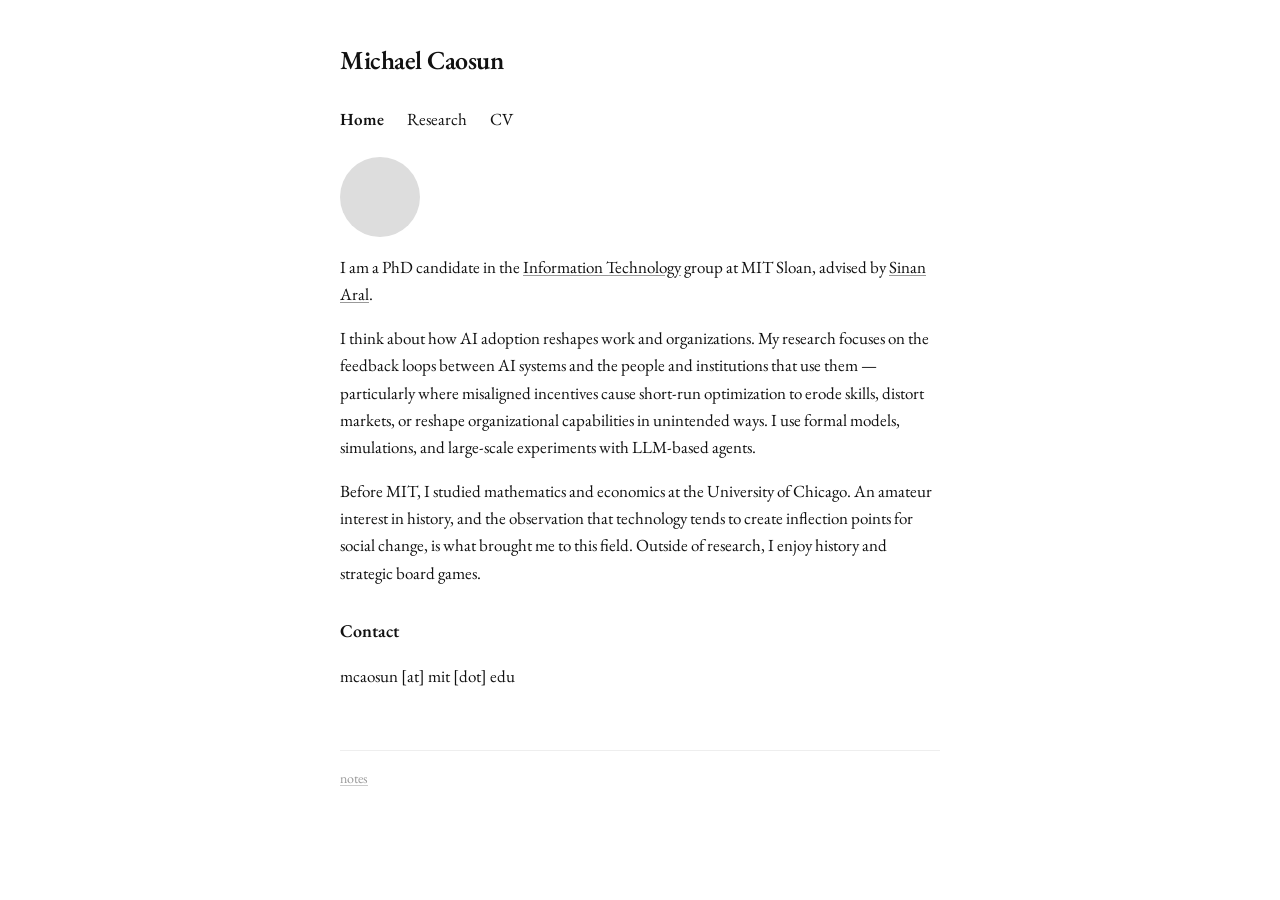
==== index.html @ c1fe7ff6 "Initial commit" ====
<!DOCTYPE html>
<html lang="en">
<head>
    <meta charset="UTF-8">
    <meta name="viewport" content="width=device-width, initial-scale=1.0">
    <title>Michael Caosun</title>
    <link rel="stylesheet" href="style.css">
</head>
<body>
    <h1>Michael Caosun</h1>

    <div class="nav">
        <a href="index.html" class="current">Home</a>
        <a href="research.html">Research</a>
        <a href="cv.pdf">CV</a>
    </div>

    <div class="profile-img" style="background-color: #ddd;"></div>

    <div class="bio">
        <p>I am a PhD candidate in the <a href="https://mitsloan.mit.edu/faculty/academic-groups/information-technology">Information Technology</a> group at MIT Sloan, advised by <a href="https://www.sinanaral.io/">Sinan Aral</a>.</p>

        <p>I think about how AI adoption reshapes work and organizations. My research focuses on the feedback loops between AI systems and the people and institutions that use them — particularly where misaligned incentives cause short-run optimization to erode skills, distort markets, or reshape organizational capabilities in unintended ways. I use formal models, simulations, and large-scale experiments with LLM-based agents.</p>

        <p>Before MIT, I studied mathematics and economics at the University of Chicago. An amateur interest in history, and the observation that technology tends to create inflection points for social change, is what brought me to this field. Outside of research, I enjoy history and strategic board games.</p>
    </div>

    <h2>Contact</h2>
    <p>mcaosun [at] mit [dot] edu</p>

    <footer class="site-footer">
        <a href="writing.html">notes</a>
    </footer>
</body>
</html>
---- style.css ----
@import url('https://fonts.googleapis.com/css2?family=EB+Garamond:ital,wght@0,400;0,600;1,400&display=swap');

body {
    font-family: 'EB Garamond', 'ET Book', 'Palatino Linotype', 'Book Antiqua', Palatino, serif;
    max-width: 600px;
    margin: 0 auto;
    padding: 40px 20px;
    line-height: 1.6;
    color: #111;
    background: #fff;
    font-size: 17px;
}

h1 {
    font-size: 26px;
    font-weight: 600;
    margin: 0;
    letter-spacing: -0.5px;
}

h2 {
    font-size: 18px;
    font-weight: 600;
    margin: 30px 0 12px 0;
}

p {
    margin-bottom: 14px;
}

.nav {
    margin: 24px 0;
}

.nav a {
    color: #111;
    text-decoration: none;
    margin-right: 20px;
    padding-bottom: 2px;
}

.nav a:hover {
    text-decoration: underline;
}

.nav a.current {
    font-weight: 600;
}

ul {
    list-style: none;
    padding-left: 0;
}

ul li {
    margin-bottom: 8px;
}

ul li:before {
    content: "· ";
    margin-right: 4px;
}

a {
    color: #111;
    text-decoration: underline;
    text-decoration-color: #999;
    text-underline-offset: 2px;
}

a:hover {
    text-decoration-color: #111;
}

.profile-img {
    width: 80px;
    height: 80px;
    border-radius: 50%;
    margin: 16px 0;
    display: block;
}

.subtitle {
    color: #666;
    font-style: italic;
    margin-bottom: 24px;
}

.post-meta {
    color: #666;
    margin-bottom: 24px;
    font-size: 15px;
}

.paper {
    margin-bottom: 24px;
    padding-bottom: 20px;
    border-bottom: 1px solid #eee;
}

.paper-title {
    font-weight: 600;
    margin-bottom: 6px;
}

.paper-authors {
    color: #555;
    font-style: italic;
    margin: 4px 0;
    font-size: 15px;
}

.paper-meta {
    color: #777;
    font-size: 14px;
}

.paper-abstract {
    font-size: 15px;
    color: #444;
    margin: 8px 0;
    line-height: 1.5;
}

.site-footer {
    margin-top: 60px;
    padding-top: 16px;
    border-top: 1px solid #eee;
    font-size: 14px;
    color: #999;
}

.site-footer a {
    color: #999;
    text-decoration-color: #ccc;
}
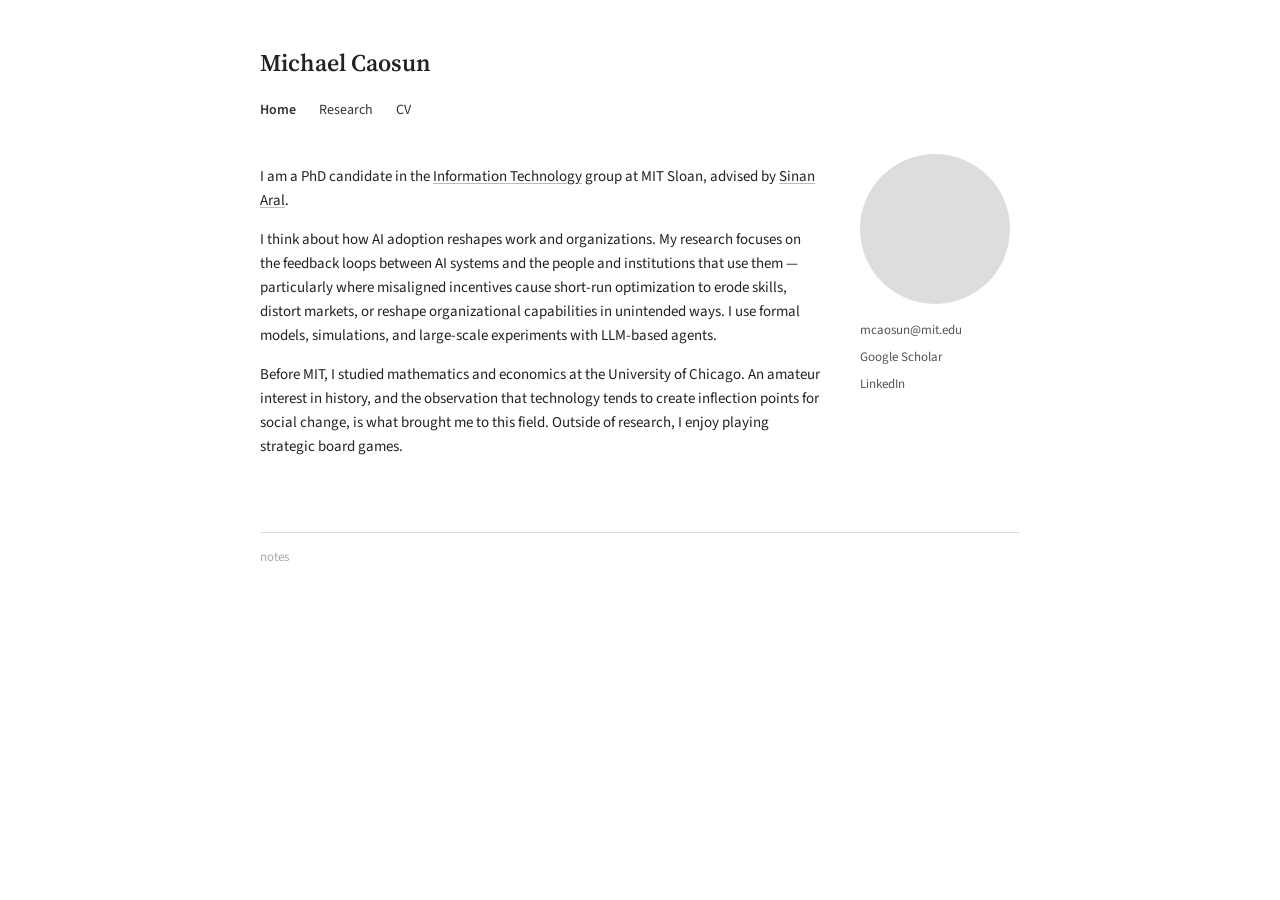
==== commit 213f7de6: "Two-column layout, social links" ====
--- a/index.html
+++ b/index.html
@@ -15,18 +15,24 @@
         <a href="cv.pdf">CV</a>
     </div>
 
-    <div class="profile-img" style="background-color: #ddd;"></div>
+    <div class="header-row">
+        <div class="bio">
+            <p>I am a PhD candidate in the <a href="https://mitsloan.mit.edu/faculty/academic-groups/information-technology">Information Technology</a> group at MIT Sloan, advised by <a href="https://www.sinanaral.io/">Sinan Aral</a>.</p>
 
-    <div class="bio">
-        <p>I am a PhD candidate in the <a href="https://mitsloan.mit.edu/faculty/academic-groups/information-technology">Information Technology</a> group at MIT Sloan, advised by <a href="https://www.sinanaral.io/">Sinan Aral</a>.</p>
+            <p>I think about how AI adoption reshapes work and organizations. My research focuses on the feedback loops between AI systems and the people and institutions that use them — particularly where misaligned incentives cause short-run optimization to erode skills, distort markets, or reshape organizational capabilities in unintended ways. I use formal models, simulations, and large-scale experiments with LLM-based agents.</p>
 
-        <p>I think about how AI adoption reshapes work and organizations. My research focuses on the feedback loops between AI systems and the people and institutions that use them — particularly where misaligned incentives cause short-run optimization to erode skills, distort markets, or reshape organizational capabilities in unintended ways. I use formal models, simulations, and large-scale experiments with LLM-based agents.</p>
+            <p>Before MIT, I studied mathematics and economics at the University of Chicago. An amateur interest in history, and the observation that technology tends to create inflection points for social change, is what brought me to this field. Outside of research, I enjoy playing strategic board games.</p>
+        </div>
 
-        <p>Before MIT, I studied mathematics and economics at the University of Chicago. An amateur interest in history, and the observation that technology tends to create inflection points for social change, is what brought me to this field. Outside of research, I enjoy history and strategic board games.</p>
+        <div class="sidebar">
+            <div class="profile-img" style="background-color: #ddd;"></div>
+            <div class="sidebar-links">
+                <a href="mailto:mcaosun@mit.edu">mcaosun@mit.edu</a>
+                <a href="https://scholar.google.com/">Google Scholar</a>
+                <a href="https://linkedin.com/in/">LinkedIn</a>
+            </div>
+        </div>
     </div>
-
-    <h2>Contact</h2>
-    <p>mcaosun [at] mit [dot] edu</p>
 
     <footer class="site-footer">
         <a href="writing.html">notes</a>
--- a/style.css
+++ b/style.css
@@ -1,42 +1,45 @@
-@import url('https://fonts.googleapis.com/css2?family=EB+Garamond:ital,wght@0,400;0,600;1,400&display=swap');
+@import url('https://fonts.googleapis.com/css2?family=Source+Serif+4:ital,wght@0,400;0,600;1,400&family=Source+Sans+3:wght@400;500;600&display=swap');
 
 body {
-    font-family: 'EB Garamond', 'ET Book', 'Palatino Linotype', 'Book Antiqua', Palatino, serif;
-    max-width: 600px;
+    font-family: 'Source Sans 3', Helvetica, Arial, sans-serif;
+    max-width: 760px;
     margin: 0 auto;
-    padding: 40px 20px;
+    padding: 44px 24px;
     line-height: 1.6;
-    color: #111;
+    color: #222;
     background: #fff;
+    font-size: 15px;
+}
+
+h1 {
+    font-family: 'Source Serif 4', Georgia, serif;
+    font-size: 24px;
+    font-weight: 600;
+    margin: 0;
+}
+
+h2 {
+    font-family: 'Source Serif 4', Georgia, serif;
     font-size: 17px;
-}
-
-h1 {
-    font-size: 26px;
-    font-weight: 600;
-    margin: 0;
-    letter-spacing: -0.5px;
-}
-
-h2 {
-    font-size: 18px;
-    font-weight: 600;
-    margin: 30px 0 12px 0;
+    font-weight: 600;
+    margin: 32px 0 12px 0;
+    color: #222;
 }
 
 p {
-    margin-bottom: 14px;
-}
-
+    margin-bottom: 13px;
+}
+
+/* Navigation */
 .nav {
-    margin: 24px 0;
+    margin: 16px 0 28px 0;
 }
 
 .nav a {
-    color: #111;
+    color: #333;
     text-decoration: none;
     margin-right: 20px;
-    padding-bottom: 2px;
+    font-size: 14px;
 }
 
 .nav a:hover {
@@ -47,91 +50,173 @@
     font-weight: 600;
 }
 
+/* Two-column header */
+.header-row {
+    display: flex;
+    gap: 40px;
+    align-items: flex-start;
+}
+
+.header-row .bio {
+    flex: 1;
+}
+
+.sidebar {
+    flex-shrink: 0;
+    width: 160px;
+    padding-top: 4px;
+}
+
+.sidebar .profile-img {
+    width: 150px;
+    height: 150px;
+    border-radius: 50%;
+    margin: 0 0 16px 0;
+    display: block;
+}
+
+.sidebar-links {
+    display: flex;
+    flex-direction: column;
+    gap: 6px;
+    font-size: 13px;
+}
+
+.sidebar-links a {
+    color: #555;
+    text-decoration: none;
+}
+
+.sidebar-links a:hover {
+    text-decoration: underline;
+    color: #222;
+}
+
+/* Lists */
 ul {
     list-style: none;
     padding-left: 0;
 }
 
 ul li {
-    margin-bottom: 8px;
+    margin-bottom: 10px;
 }
 
 ul li:before {
-    content: "· ";
-    margin-right: 4px;
-}
-
+    content: "–";
+    margin-right: 8px;
+    color: #999;
+}
+
+/* Links */
 a {
-    color: #111;
+    color: #222;
     text-decoration: underline;
-    text-decoration-color: #999;
+    text-decoration-color: #bbb;
     text-underline-offset: 2px;
 }
 
 a:hover {
-    text-decoration-color: #111;
-}
-
+    text-decoration-color: #222;
+}
+
+/* Profile (fallback for non-header usage) */
 .profile-img {
-    width: 80px;
-    height: 80px;
+    width: 88px;
+    height: 88px;
     border-radius: 50%;
-    margin: 16px 0;
+    margin: 0 0 24px 0;
     display: block;
 }
 
 .subtitle {
+    color: #777;
+    font-style: italic;
+    margin-bottom: 20px;
+    font-size: 14px;
+}
+
+.post-meta {
+    color: #888;
+    margin-bottom: 20px;
+    font-size: 13px;
+}
+
+/* Papers */
+.paper {
+    margin-bottom: 28px;
+}
+
+.paper-title {
+    font-family: 'Source Serif 4', Georgia, serif;
+    font-weight: 600;
+    margin-bottom: 3px;
+    font-size: 15px;
+    line-height: 1.4;
+}
+
+.paper-title a {
+    color: #222;
+    text-decoration-color: #bbb;
+}
+
+.paper-title a:hover {
+    text-decoration-color: #222;
+}
+
+.paper-authors {
     color: #666;
-    font-style: italic;
-    margin-bottom: 24px;
-}
-
-.post-meta {
-    color: #666;
-    margin-bottom: 24px;
-    font-size: 15px;
-}
-
-.paper {
-    margin-bottom: 24px;
-    padding-bottom: 20px;
-    border-bottom: 1px solid #eee;
-}
-
-.paper-title {
-    font-weight: 600;
-    margin-bottom: 6px;
-}
-
-.paper-authors {
+    margin: 3px 0;
+    font-size: 13px;
+}
+
+.paper-meta {
+    color: #999;
+    font-size: 12px;
+    margin-top: 4px;
+}
+
+.paper-abstract {
+    font-size: 13px;
     color: #555;
-    font-style: italic;
-    margin: 4px 0;
-    font-size: 15px;
-}
-
-.paper-meta {
+    margin: 8px 0 4px 0;
+    line-height: 1.55;
+}
+
+.interests {
     color: #777;
-    font-size: 14px;
-}
-
-.paper-abstract {
-    font-size: 15px;
-    color: #444;
-    margin: 8px 0;
-    line-height: 1.5;
-}
-
+    font-size: 13px;
+}
+
+/* Footer */
 .site-footer {
     margin-top: 60px;
-    padding-top: 16px;
-    border-top: 1px solid #eee;
-    font-size: 14px;
-    color: #999;
+    padding-top: 14px;
+    border-top: 1px solid #ddd;
+    font-size: 13px;
+    color: #aaa;
 }
 
 .site-footer a {
-    color: #999;
-    text-decoration-color: #ccc;
-}
-
+    color: #aaa;
+    text-decoration: none;
+}
+
+.site-footer a:hover {
+    color: #666;
+}
+
+/* Mobile */
+@media (max-width: 600px) {
+    .header-row {
+        flex-direction: column-reverse;
+        gap: 20px;
+    }
+    .sidebar {
+        width: auto;
+    }
+    .sidebar .profile-img {
+        width: 100px;
+        height: 100px;
+    }
+}
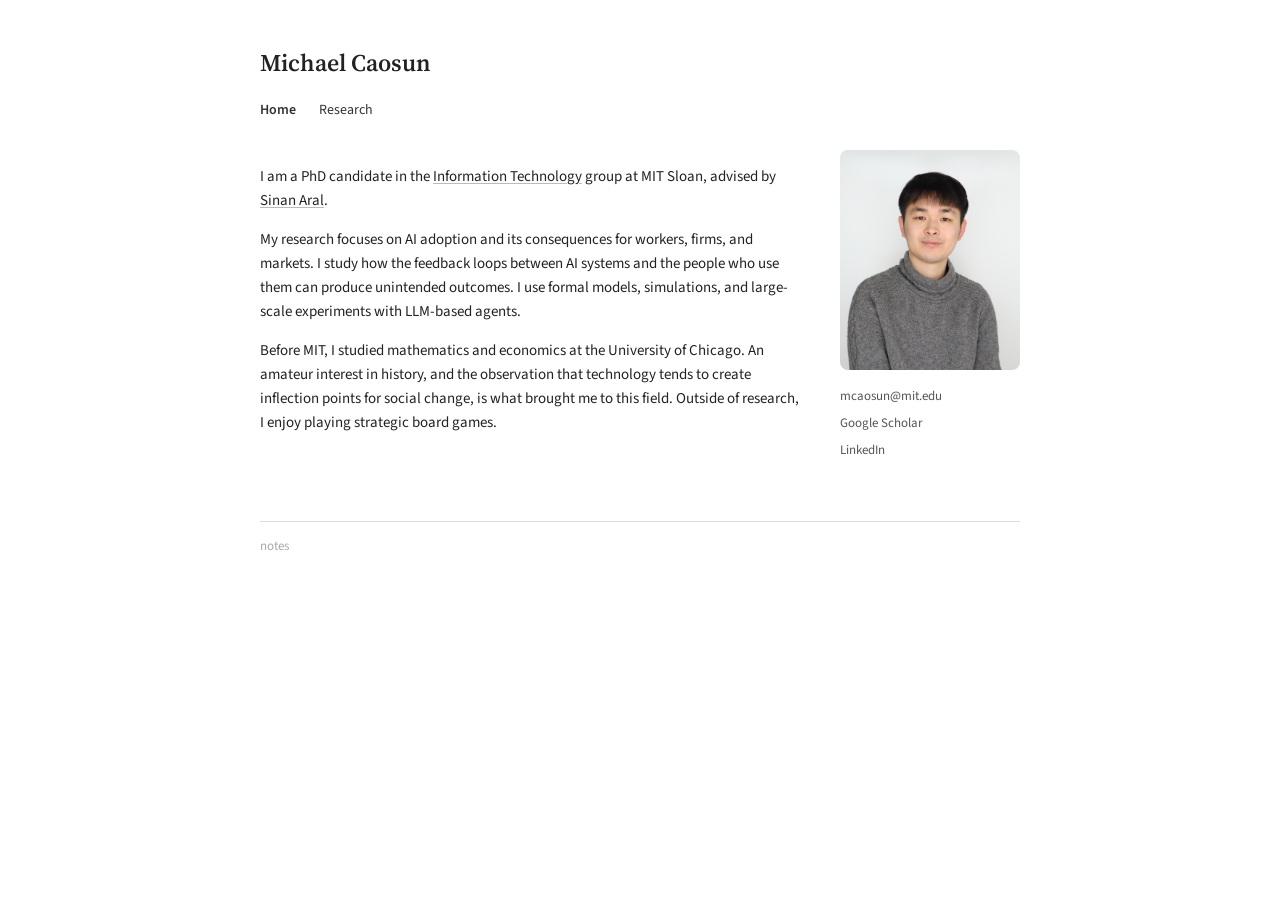
==== commit 0b43fec8: "Update site content" ====
--- a/index.html
+++ b/index.html
@@ -12,20 +12,20 @@
     <div class="nav">
         <a href="index.html" class="current">Home</a>
         <a href="research.html">Research</a>
-        <a href="cv.pdf">CV</a>
+        <!-- <a href="cv.pdf">CV</a> -->
     </div>
 
     <div class="header-row">
         <div class="bio">
             <p>I am a PhD candidate in the <a href="https://mitsloan.mit.edu/faculty/academic-groups/information-technology">Information Technology</a> group at MIT Sloan, advised by <a href="https://www.sinanaral.io/">Sinan Aral</a>.</p>
 
-            <p>I think about how AI adoption reshapes work and organizations. My research focuses on the feedback loops between AI systems and the people and institutions that use them — particularly where misaligned incentives cause short-run optimization to erode skills, distort markets, or reshape organizational capabilities in unintended ways. I use formal models, simulations, and large-scale experiments with LLM-based agents.</p>
+            <p>My research focuses on AI adoption and its consequences for workers, firms, and markets. I study how the feedback loops between AI systems and the people who use them can produce unintended outcomes. I use formal models, simulations, and large-scale experiments with LLM-based agents.</p>
 
             <p>Before MIT, I studied mathematics and economics at the University of Chicago. An amateur interest in history, and the observation that technology tends to create inflection points for social change, is what brought me to this field. Outside of research, I enjoy playing strategic board games.</p>
         </div>
 
         <div class="sidebar">
-            <div class="profile-img" style="background-color: #ddd;"></div>
+            <img class="profile-img" src="site%20pic.JPG" alt="Michael Caosun">
             <div class="sidebar-links">
                 <a href="mailto:mcaosun@mit.edu">mcaosun@mit.edu</a>
                 <a href="https://scholar.google.com/">Google Scholar</a>
--- a/style.css
+++ b/style.css
@@ -63,16 +63,18 @@
 
 .sidebar {
     flex-shrink: 0;
-    width: 160px;
-    padding-top: 4px;
+    width: 180px;
+    padding-top: 0;
 }
 
 .sidebar .profile-img {
-    width: 150px;
-    height: 150px;
-    border-radius: 50%;
+    width: 180px;
+    height: 220px;
+    border-radius: 8px;
     margin: 0 0 16px 0;
     display: block;
+    object-fit: cover;
+    object-position: center top;
 }
 
 .sidebar-links {
@@ -124,9 +126,10 @@
 .profile-img {
     width: 88px;
     height: 88px;
-    border-radius: 50%;
+    border-radius: 8px;
     margin: 0 0 24px 0;
     display: block;
+    object-fit: cover;
 }
 
 .subtitle {
@@ -216,7 +219,7 @@
         width: auto;
     }
     .sidebar .profile-img {
-        width: 100px;
-        height: 100px;
+        width: 140px;
+        height: 170px;
     }
 }
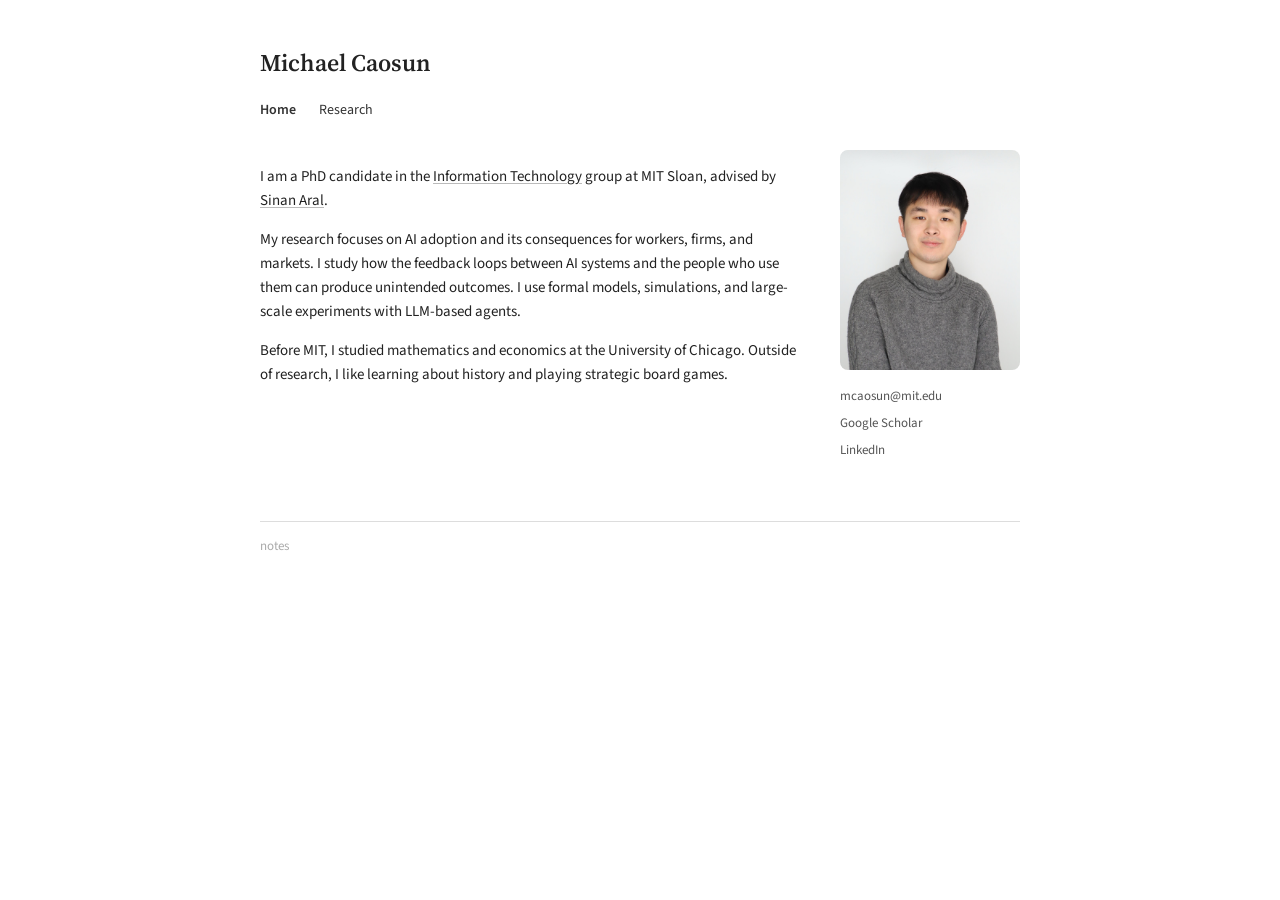
==== commit 38f579e2: "Update bio and paper statuses" ====
--- a/index.html
+++ b/index.html
@@ -21,7 +21,7 @@
 
             <p>My research focuses on AI adoption and its consequences for workers, firms, and markets. I study how the feedback loops between AI systems and the people who use them can produce unintended outcomes. I use formal models, simulations, and large-scale experiments with LLM-based agents.</p>
 
-            <p>Before MIT, I studied mathematics and economics at the University of Chicago. An amateur interest in history, and the observation that technology tends to create inflection points for social change, is what brought me to this field. Outside of research, I enjoy playing strategic board games.</p>
+            <p>Before MIT, I studied mathematics and economics at the University of Chicago. Outside of research, I like learning about history and playing strategic board games.</p>
         </div>
 
         <div class="sidebar">
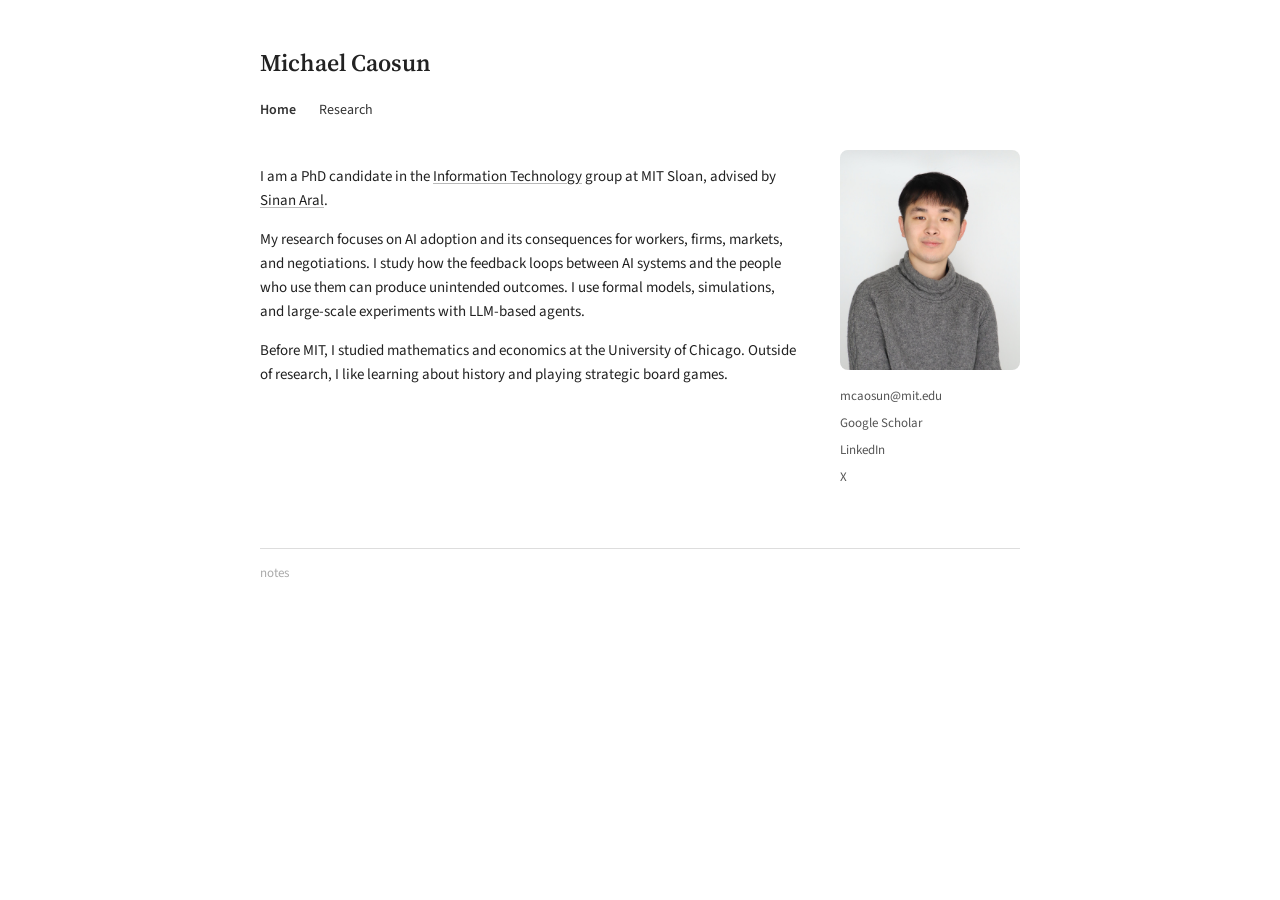
==== commit babc39a3: "Add social links, update bio and research interests" ====
--- a/index.html
+++ b/index.html
@@ -19,7 +19,7 @@
         <div class="bio">
             <p>I am a PhD candidate in the <a href="https://mitsloan.mit.edu/faculty/academic-groups/information-technology">Information Technology</a> group at MIT Sloan, advised by <a href="https://www.sinanaral.io/">Sinan Aral</a>.</p>
 
-            <p>My research focuses on AI adoption and its consequences for workers, firms, and markets. I study how the feedback loops between AI systems and the people who use them can produce unintended outcomes. I use formal models, simulations, and large-scale experiments with LLM-based agents.</p>
+            <p>My research focuses on AI adoption and its consequences for workers, firms, markets, and negotiations. I study how the feedback loops between AI systems and the people who use them can produce unintended outcomes. I use formal models, simulations, and large-scale experiments with LLM-based agents.</p>
 
             <p>Before MIT, I studied mathematics and economics at the University of Chicago. Outside of research, I like learning about history and playing strategic board games.</p>
         </div>
@@ -28,8 +28,9 @@
             <img class="profile-img" src="site%20pic.JPG" alt="Michael Caosun">
             <div class="sidebar-links">
                 <a href="mailto:mcaosun@mit.edu">mcaosun@mit.edu</a>
-                <a href="https://scholar.google.com/">Google Scholar</a>
-                <a href="https://linkedin.com/in/">LinkedIn</a>
+                <a href="https://scholar.google.com/citations?user=bbXMzxgAAAAJ">Google Scholar</a>
+                <a href="https://www.linkedin.com/in/michael-caosun-822aa4189/">LinkedIn</a>
+                <a href="https://x.com/caosunova">X</a>
             </div>
         </div>
     </div>
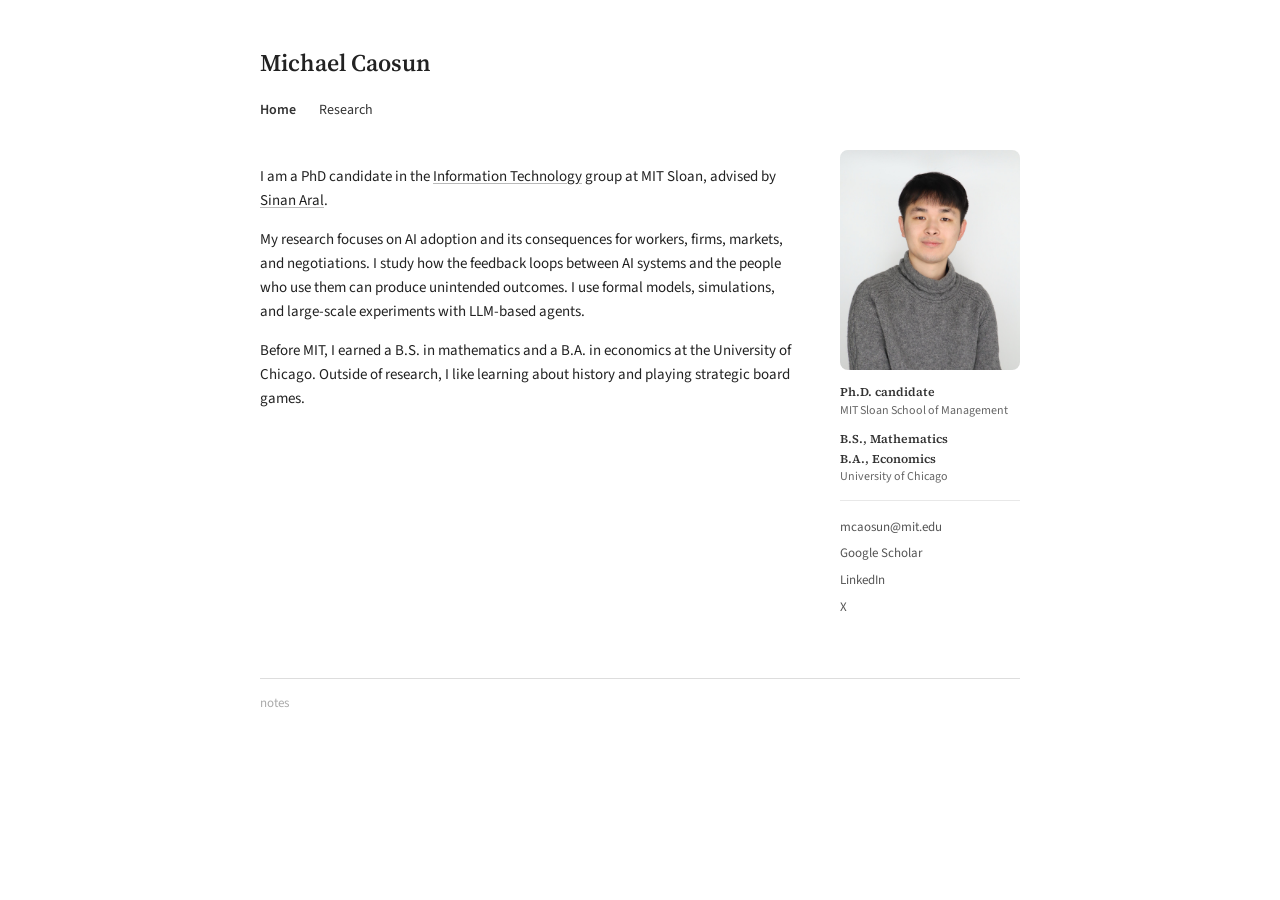
==== commit b707ba15: "Add sidebar education block; align Chicago degrees with B.S./B.A. Made-with: Cursor" ====
--- a/index.html
+++ b/index.html
@@ -21,11 +21,22 @@
 
             <p>My research focuses on AI adoption and its consequences for workers, firms, markets, and negotiations. I study how the feedback loops between AI systems and the people who use them can produce unintended outcomes. I use formal models, simulations, and large-scale experiments with LLM-based agents.</p>
 
-            <p>Before MIT, I studied mathematics and economics at the University of Chicago. Outside of research, I like learning about history and playing strategic board games.</p>
+            <p>Before MIT, I earned a B.S. in mathematics and a B.A. in economics at the University of Chicago. Outside of research, I like learning about history and playing strategic board games.</p>
         </div>
 
         <div class="sidebar">
             <img class="profile-img" src="site%20pic.JPG" alt="Michael Caosun">
+            <div class="sidebar-education">
+                <div class="edu-item">
+                    <div class="edu-degree">Ph.D. candidate</div>
+                    <div class="edu-school">MIT Sloan School of Management</div>
+                </div>
+                <div class="edu-item">
+                    <div class="edu-degree">B.S., Mathematics</div>
+                    <div class="edu-degree">B.A., Economics</div>
+                    <div class="edu-school">University of Chicago</div>
+                </div>
+            </div>
             <div class="sidebar-links">
                 <a href="mailto:mcaosun@mit.edu">mcaosun@mit.edu</a>
                 <a href="https://scholar.google.com/citations?user=bbXMzxgAAAAJ">Google Scholar</a>
--- a/style.css
+++ b/style.css
@@ -71,10 +71,39 @@
     width: 180px;
     height: 220px;
     border-radius: 8px;
-    margin: 0 0 16px 0;
+    margin: 0 0 14px 0;
     display: block;
     object-fit: cover;
     object-position: center top;
+}
+
+.sidebar-education {
+    margin-bottom: 16px;
+    padding-bottom: 14px;
+    border-bottom: 1px solid #e8e8e8;
+}
+
+.sidebar-education .edu-item + .edu-item {
+    margin-top: 12px;
+}
+
+.edu-degree {
+    font-family: 'Source Serif 4', Georgia, serif;
+    font-size: 12px;
+    font-weight: 600;
+    color: #333;
+    line-height: 1.35;
+}
+
+.edu-item .edu-degree + .edu-degree {
+    margin-top: 3px;
+}
+
+.edu-school {
+    font-size: 12px;
+    color: #666;
+    line-height: 1.4;
+    margin-top: 2px;
 }
 
 .sidebar-links {
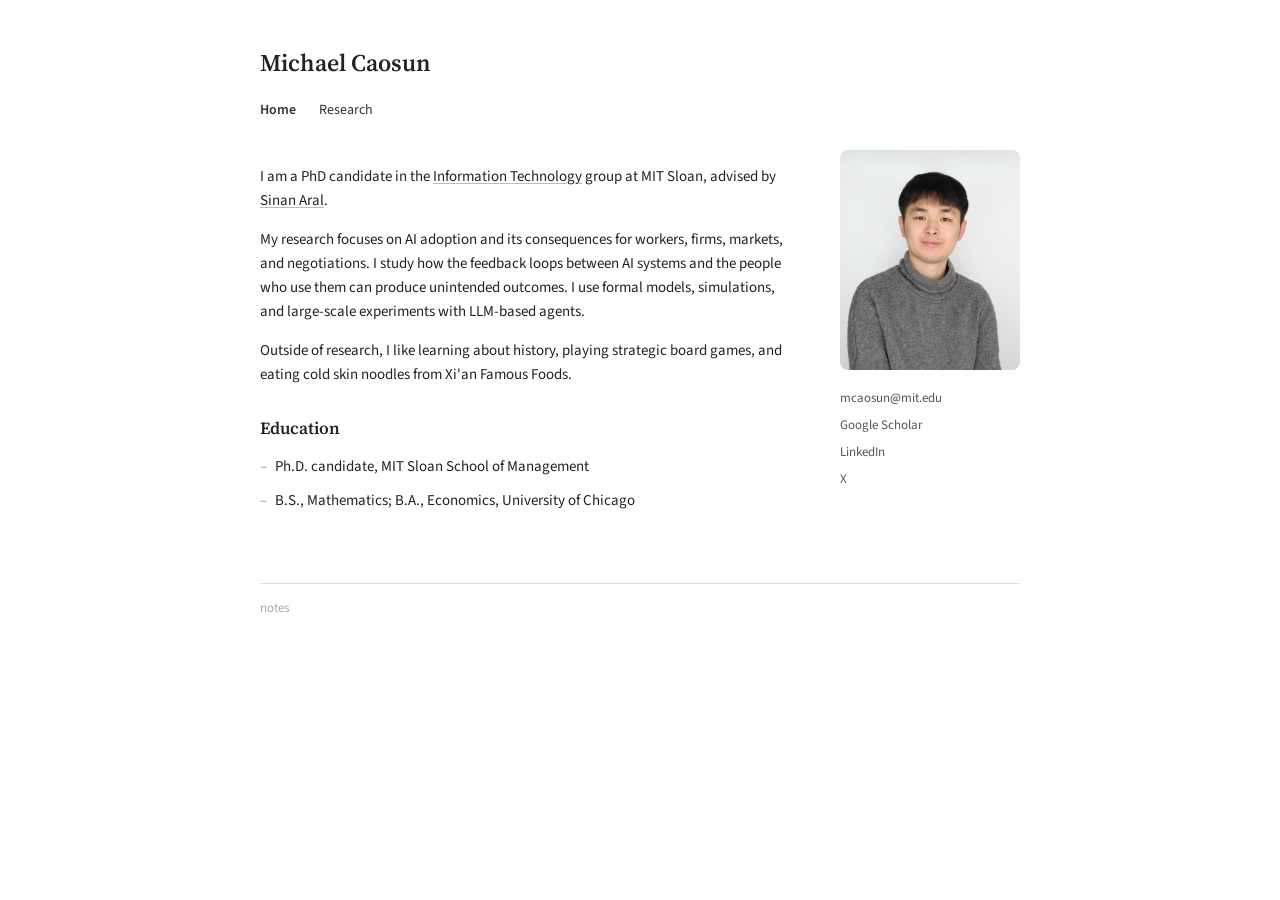
==== commit 2aad7cd8: "Move Education to main column; polish home layout Made-with: Cursor" ====
--- a/index.html
+++ b/index.html
@@ -21,22 +21,19 @@
 
             <p>My research focuses on AI adoption and its consequences for workers, firms, markets, and negotiations. I study how the feedback loops between AI systems and the people who use them can produce unintended outcomes. I use formal models, simulations, and large-scale experiments with LLM-based agents.</p>
 
-            <p>Before MIT, I earned a B.S. in mathematics and a B.A. in economics at the University of Chicago. Outside of research, I like learning about history and playing strategic board games.</p>
+            <p>Outside of research, I like learning about history, playing strategic board games, and eating cold skin noodles from Xi'an Famous Foods.</p>
+
+            <section class="education" aria-labelledby="education-heading">
+                <h2 id="education-heading">Education</h2>
+                <ul>
+                    <li>Ph.D. candidate, MIT Sloan School of Management</li>
+                    <li>B.S., Mathematics; B.A., Economics, University of Chicago</li>
+                </ul>
+            </section>
         </div>
 
         <div class="sidebar">
             <img class="profile-img" src="site%20pic.JPG" alt="Michael Caosun">
-            <div class="sidebar-education">
-                <div class="edu-item">
-                    <div class="edu-degree">Ph.D. candidate</div>
-                    <div class="edu-school">MIT Sloan School of Management</div>
-                </div>
-                <div class="edu-item">
-                    <div class="edu-degree">B.S., Mathematics</div>
-                    <div class="edu-degree">B.A., Economics</div>
-                    <div class="edu-school">University of Chicago</div>
-                </div>
-            </div>
             <div class="sidebar-links">
                 <a href="mailto:mcaosun@mit.edu">mcaosun@mit.edu</a>
                 <a href="https://scholar.google.com/citations?user=bbXMzxgAAAAJ">Google Scholar</a>
--- a/style.css
+++ b/style.css
@@ -71,39 +71,19 @@
     width: 180px;
     height: 220px;
     border-radius: 8px;
-    margin: 0 0 14px 0;
+    margin: 0 0 18px 0;
     display: block;
     object-fit: cover;
     object-position: center top;
 }
 
-.sidebar-education {
-    margin-bottom: 16px;
-    padding-bottom: 14px;
-    border-bottom: 1px solid #e8e8e8;
-}
-
-.sidebar-education .edu-item + .edu-item {
-    margin-top: 12px;
-}
-
-.edu-degree {
-    font-family: 'Source Serif 4', Georgia, serif;
-    font-size: 12px;
-    font-weight: 600;
-    color: #333;
-    line-height: 1.35;
-}
-
-.edu-item .edu-degree + .edu-degree {
-    margin-top: 3px;
-}
-
-.edu-school {
-    font-size: 12px;
-    color: #666;
-    line-height: 1.4;
-    margin-top: 2px;
+.education h2 {
+    margin-top: 28px;
+}
+
+.education ul {
+    margin-top: 0;
+    margin-bottom: 0;
 }
 
 .sidebar-links {
